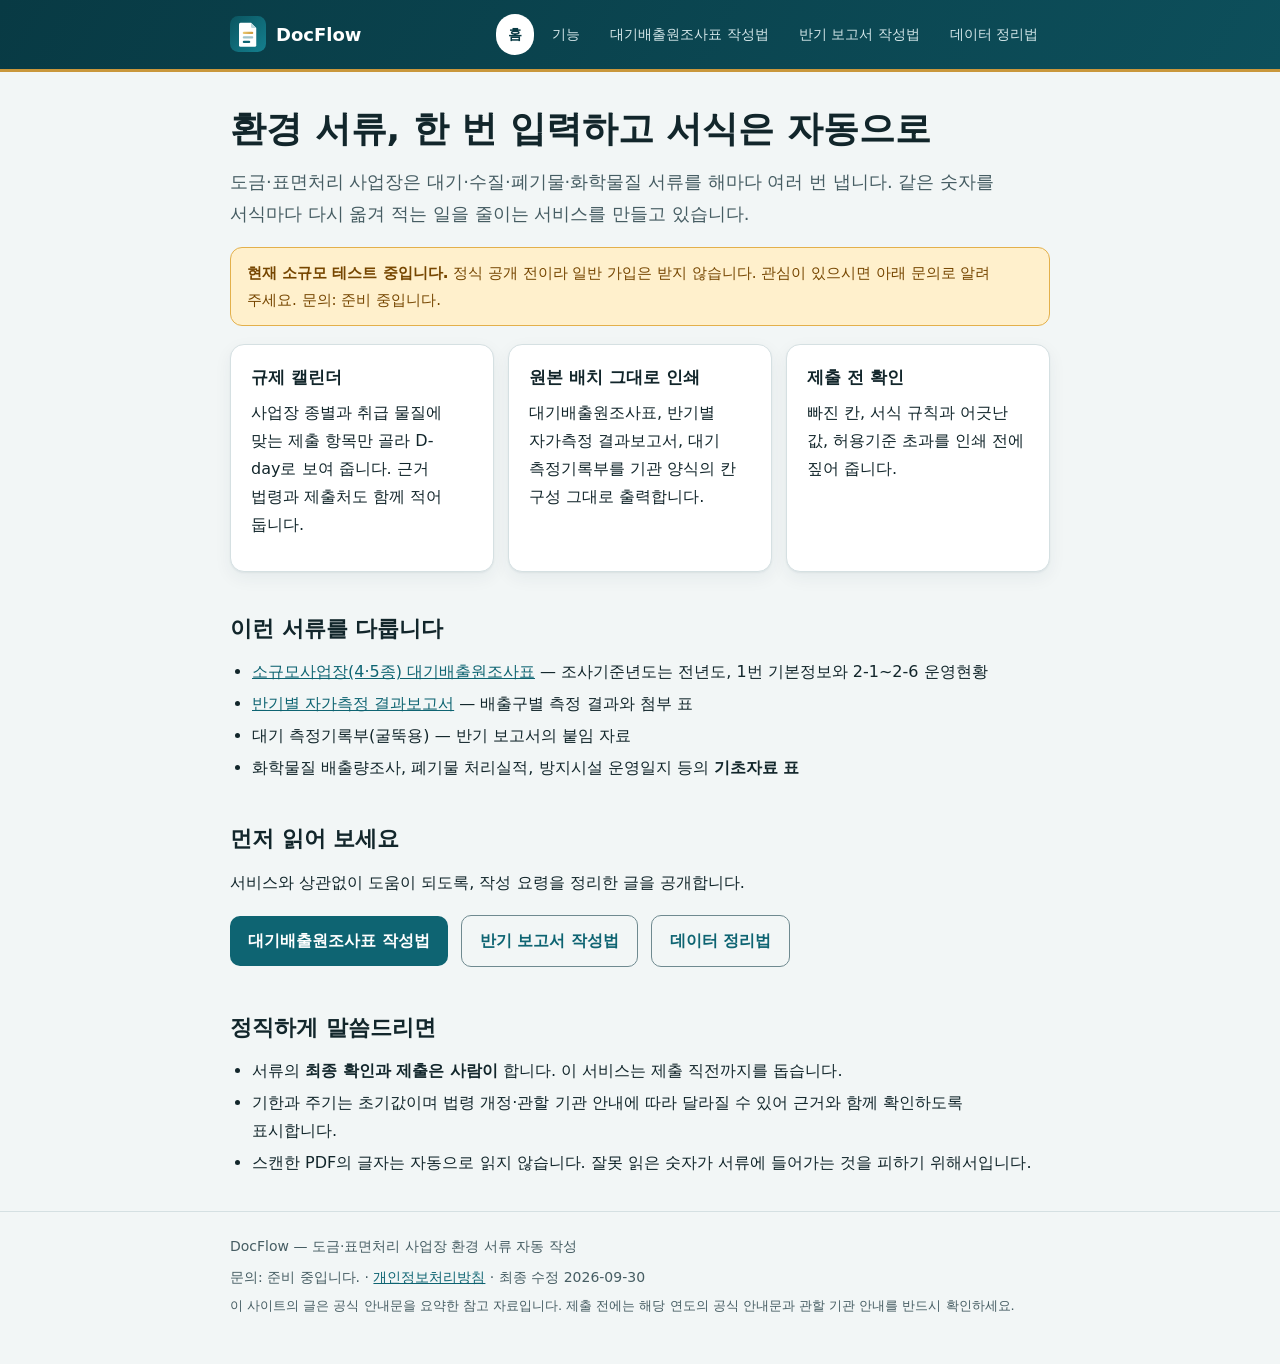
==== index.html @ a2dd0dcd "DocFlow 소개 사이트 첫 배포" ====
<!DOCTYPE html>
<html lang="ko">
<head>
<meta charset="utf-8">
<meta name="viewport" content="width=device-width, initial-scale=1">
<meta name="theme-color" content="#083a44">
<title>DocFlow — 도금·표면처리 사업장 환경 서류 자동 작성</title>
<meta name="description" content="대기배출원조사표, 반기별 자가측정 결과보고서, 측정기록부 같은 환경 서류를 한 번 입력한 데이터로 원본 서식 그대로 작성하고 제출 전에 빠진 곳을 알려 주는 웹 서비스입니다.">
<link rel="canonical" href="https://wintercat8.github.io/">
<link rel="icon" type="image/svg+xml" href="favicon.svg">
<meta property="og:type" content="website">
<meta property="og:locale" content="ko_KR">
<meta property="og:site_name" content="DocFlow">
<meta property="og:title" content="DocFlow — 도금·표면처리 사업장 환경 서류 자동 작성">
<meta property="og:description" content="대기배출원조사표, 반기별 자가측정 결과보고서, 측정기록부 같은 환경 서류를 한 번 입력한 데이터로 원본 서식 그대로 작성하고 제출 전에 빠진 곳을 알려 주는 웹 서비스입니다.">
<meta property="og:url" content="https://wintercat8.github.io/">
<meta property="og:image" content="https://wintercat8.github.io/og-image.png">
<meta property="og:image:width" content="1200">
<meta property="og:image:height" content="630">
<meta property="og:image:alt" content="DocFlow — 도금·표면처리 사업장 환경 서류 자동 작성">
<meta name="twitter:card" content="summary_large_image">
<meta name="twitter:image" content="https://wintercat8.github.io/og-image.png">

<link rel="preload" as="font" type="font/woff2" href="fonts/Pretendard-Regular.subset.woff2" crossorigin>
<link rel="stylesheet" href="style.css">
<script type="application/ld+json">{"@context": "https://schema.org", "@type": "WebSite", "name": "DocFlow", "url": "https://wintercat8.github.io/", "inLanguage": "ko"}</script>
</head>
<body>
<a class="skip-link" href="#main">본문으로 건너뛰기</a>
<header class="top">
  <div class="wrap bar">
    <a class="brand" href="index.html">
      <svg class="logo" viewBox="0 0 48 48" role="img" aria-label="DocFlow 로고">
        <defs>
          <linearGradient id="dfg" x1="0" y1="0" x2="1" y2="1"><stop offset="0" stop-color="#0b5560"/><stop offset="1" stop-color="#14808f"/></linearGradient>
          <linearGradient id="dfb" x1="0" y1="0" x2="1" y2="0"><stop offset="0" stop-color="#ecc972"/><stop offset="1" stop-color="#c9973b"/></linearGradient>
        </defs>
        <rect width="48" height="48" rx="11" fill="url(#dfg)"/>
        <path d="M14 9h14l7 7v23a2 2 0 0 1-2 2H14a2 2 0 0 1-2-2V11a2 2 0 0 1 2-2z" fill="#fff"/>
        <path d="M28 9v5a2 2 0 0 0 2 2h5z" fill="#bcd9de"/>
        <rect x="17" y="21" width="14" height="3" rx="1.5" fill="url(#dfb)"/>
        <rect x="17" y="27" width="14" height="3" rx="1.5" fill="#9fc3ca"/>
        <rect x="17" y="33" width="10" height="3" rx="1.5" fill="#0e6472"/>
      </svg>
      <span>DocFlow</span>
    </a>
    <nav aria-label="주 메뉴">
      <a href="index.html" aria-current="page">홈</a>
      <a href="features.html">기능</a>
      <a href="guide-air-survey.html">대기배출원조사표 작성법</a>
      <a href="guide-half-year-report.html">반기 보고서 작성법</a>
      <a href="guide-record-keeping.html">데이터 정리법</a>
    </nav>
  </div>
</header>
<main id="main" tabindex="-1">
<section class="wrap">
  <h1>환경 서류, 한 번 입력하고 서식은 자동으로</h1>
  <p class="lead">도금·표면처리 사업장은 대기·수질·폐기물·화학물질 서류를 해마다 여러 번 냅니다. 같은 숫자를 서식마다 다시 옮겨 적는 일을 줄이는 서비스를 만들고 있습니다.</p>

  <div class="notice"><strong>현재 소규모 테스트 중입니다.</strong> 정식 공개 전이라 일반 가입은 받지 않습니다. 관심이 있으시면 아래 문의로 알려 주세요. 문의: 준비 중입니다.</div>

  <div class="grid">
    <div class="card">
      <h3>규제 캘린더</h3>
      <p>사업장 종별과 취급 물질에 맞는 제출 항목만 골라 D-day로 보여 줍니다. 근거 법령과 제출처도 함께 적어 둡니다.</p>
    </div>
    <div class="card">
      <h3>원본 배치 그대로 인쇄</h3>
      <p>대기배출원조사표, 반기별 자가측정 결과보고서, 대기 측정기록부를 기관 양식의 칸 구성 그대로 출력합니다.</p>
    </div>
    <div class="card">
      <h3>제출 전 확인</h3>
      <p>빠진 칸, 서식 규칙과 어긋난 값, 허용기준 초과를 인쇄 전에 짚어 줍니다.</p>
    </div>
  </div>

  <h2>이런 서류를 다룹니다</h2>
  <ul>
    <li><a href="guide-air-survey.html">소규모사업장(4·5종) 대기배출원조사표</a> — 조사기준년도는 전년도, 1번 기본정보와 2-1~2-6 운영현황</li>
    <li><a href="guide-half-year-report.html">반기별 자가측정 결과보고서</a> — 배출구별 측정 결과와 첨부 표</li>
    <li>대기 측정기록부(굴뚝용) — 반기 보고서의 붙임 자료</li>
    <li>화학물질 배출량조사, 폐기물 처리실적, 방지시설 운영일지 등의 <strong>기초자료 표</strong></li>
  </ul>

  <h2>먼저 읽어 보세요</h2>
  <p>서비스와 상관없이 도움이 되도록, 작성 요령을 정리한 글을 공개합니다.</p>
  <p>
    <a class="btn" href="guide-air-survey.html">대기배출원조사표 작성법</a>
    <a class="btn ghost" href="guide-half-year-report.html">반기 보고서 작성법</a>
    <a class="btn ghost" href="guide-record-keeping.html">데이터 정리법</a>
  </p>

  <h2>정직하게 말씀드리면</h2>
  <ul>
    <li>서류의 <strong>최종 확인과 제출은 사람이</strong> 합니다. 이 서비스는 제출 직전까지를 돕습니다.</li>
    <li>기한과 주기는 초기값이며 법령 개정·관할 기관 안내에 따라 달라질 수 있어 근거와 함께 확인하도록 표시합니다.</li>
    <li>스캔한 PDF의 글자는 자동으로 읽지 않습니다. 잘못 읽은 숫자가 서류에 들어가는 것을 피하기 위해서입니다.</li>
  </ul>
</section>
</main>
<footer>
  <div class="wrap">
    <p>DocFlow — 도금·표면처리 사업장 환경 서류 자동 작성</p>
    <p>문의: 준비 중입니다. · <a href="privacy.html">개인정보처리방침</a> · 최종 수정 2026-09-30</p>
    <p class="fine">이 사이트의 글은 공식 안내문을 요약한 참고 자료입니다. 제출 전에는 해당 연도의 공식 안내문과 관할 기관 안내를 반드시 확인하세요.</p>
  </div>
</footer>
</body>
</html>
---- style.css ----
/* 소개 페이지 스타일. 브랜드 토큰은 앱(app/static/style.css)과 같은 값을 쓴다.
 * 값을 바꿀 때는 두 파일을 함께 고친다 — tests/test_design.py가 둘이 같은지, 그리고
 * 대비(WCAG AA)가 지켜지는지 검사한다. 색은 토큰으로만 쓴다(#hex 직접 사용 금지). */
/* Pretendard (SIL OFL 1.1) 자체 호스팅. 외부 CDN을 부르지 않아 방문자 정보가 밖으로 나가지 않는다.
 * 글자 모양이 표준 한글 2,350자 범위를 벗어나면 아래 font-family 목록의 다음 글꼴로 자동 대체된다. */
@font-face {
  font-family: "Pretendard"; font-style: normal; font-weight: 400; font-display: swap;
  src: url("fonts/Pretendard-Regular.subset.woff2") format("woff2");
}
@font-face {
  font-family: "Pretendard"; font-style: normal; font-weight: 600; font-display: swap;
  src: url("fonts/Pretendard-SemiBold.subset.woff2") format("woff2");
}
@font-face {
  font-family: "Pretendard"; font-style: normal; font-weight: 700; font-display: swap;
  src: url("fonts/Pretendard-Bold.subset.woff2") format("woff2");
}

:root {
  color-scheme: light dark;
  --brand: #0e6472;          --brand-strong: #0a525e;   --brand-tint: #dcf0f3;
  --brand-deep: #083a44;     --brand-deep-2: #0d4f5b;
  --brass: #c9973b;          --brass-text: #7a5310;     --on-brand: #ffffff;
  --bg: #f2f6f6;            --card: #ffffff;           --text: #12262b;
  --muted: #465d63;          --line: #d5e0e2;           --input-border: #6f8a90;   --gray-bg: #e9eff0;
  --ok: #1b6b31;            --ok-bg: #e2f3e6;
  --warn: #764600;          --warn-bg: #fff0cc;        --warn-line: #e3b04b;
  --danger: #a01e1e;        --danger-bg: #fde6e6;
  --focus: #0b6b7b;          --focus-on-dark: #ffd36b;
  --header-strong: #ffffff;  --header-text: #d3e6e9;    --header-sub: #a9c7cc;
  --header-hover: rgba(255, 255, 255, .12);
  --radius: 14px;            --radius-sm: 10px;
  --shadow: 0 1px 2px rgba(8, 58, 68, .06), 0 6px 18px rgba(8, 58, 68, .06);
  --s-1: 4px; --s-2: 8px; --s-3: 12px; --s-4: 16px; --s-5: 24px; --s-6: 32px;
  --fs-xs: 13px; --fs-sm: 14px; --fs-md: 15px; --fs-lg: 18px; --fs-xl: 20px;
}
@media (prefers-color-scheme: dark) {
  :root {
    --brand: #46c2d0;        --brand-strong: #6fd3de;   --brand-tint: #15343a;
    --brass-text: #e3b862;   --on-brand: #04262b;
    --bg: #0b1618;          --card: #122225;           --text: #e6f0f2;
    --muted: #a3bbc0;        --line: #243b40;           --input-border: #6d8a90;   --gray-bg: #1a2e32;
    --ok: #7fd58f;          --ok-bg: #14301c;
    --warn: #f2c56b;        --warn-bg: #33270a;        --warn-line: #6b5320;
    --danger: #ff9c9c;      --danger-bg: #3a1616;
    --focus: #7fd8e3;
    --shadow: none;
  }
}
* { box-sizing: border-box; }
body {
  /* 한글은 단어 단위로 줄을 바꾼다 (기본값은 글자 단위라 "자동/으로"처럼 끊긴다) */
  word-break: keep-all; overflow-wrap: break-word;
  margin: 0; background: var(--bg); color: var(--text); line-height: 1.75; font-size: 16px;
  font-family: "Pretendard", "Malgun Gothic", "Apple SD Gothic Neo", system-ui, sans-serif;
}
a { color: var(--brand); }
:focus-visible { outline: 3px solid var(--focus); outline-offset: 2px; }
.top :focus-visible { outline-color: var(--focus-on-dark); }
.skip-link {
  position: absolute; left: var(--s-3); top: -60px; z-index: 10; background: var(--card); color: var(--text);
  padding: var(--s-2) var(--s-4); border-radius: var(--radius-sm); border: 2px solid var(--focus); font-weight: 600;
}
.skip-link:focus { top: var(--s-3); }
.wrap { max-width: 860px; margin: 0 auto; padding: 0 20px; }
.top {
  background: linear-gradient(120deg, var(--brand-deep), var(--brand-deep-2));
  border-bottom: 3px solid var(--brass); color: var(--header-strong);
}
.bar { display: flex; flex-wrap: wrap; gap: 10px 22px; align-items: center; justify-content: space-between; padding-top: 14px; padding-bottom: 14px; }
.brand { display: flex; align-items: center; gap: 10px; color: var(--header-strong); text-decoration: none; font-weight: 700; font-size: 18px; }
.logo { width: 36px; height: 36px; flex: none; display: block; }
nav { display: flex; flex-wrap: wrap; gap: 4px 6px; }
nav a { color: var(--header-text); text-decoration: none; padding: 8px 12px; border-radius: 999px; font-size: 14px; min-height: 40px; display: inline-flex; align-items: center; }
nav a:hover { background: var(--header-hover); color: var(--header-strong); }
nav a[aria-current="page"] { background: var(--header-strong); color: var(--brand-deep); font-weight: 700; }
main { padding: 34px 0 20px; }
h1 { font-size: clamp(26px, 5vw, 36px); line-height: 1.3; margin: 0 0 14px; }
h2 { font-size: 22px; margin: 38px 0 10px; }
h3 { font-size: 17px; margin: 24px 0 6px; }
p { margin: 0 0 14px; }
.lead { font-size: 18px; color: var(--muted); }
.card { background: var(--card); border: 1px solid var(--line); border-radius: var(--radius); padding: 18px 20px; margin: 16px 0; box-shadow: var(--shadow); }
.grid { display: grid; gap: 14px; grid-template-columns: repeat(auto-fit, minmax(230px, 1fr)); margin: 18px 0; }
.grid .card { margin: 0; }
.card > h3:first-child { margin-top: 0; }
.notice { background: var(--warn-bg); border: 1px solid var(--warn-line); color: var(--warn); border-radius: 12px; padding: 12px 16px; margin: 18px 0; font-size: 15px; }
.notice a { color: inherit; font-weight: 700; }
.btn { display: inline-block; background: var(--brand); color: var(--on-brand); text-decoration: none; padding: 11px 18px; border-radius: var(--radius-sm); font-weight: 600; margin: 4px 8px 4px 0; }
.btn:hover { background: var(--brand-strong); }
.btn.ghost { background: transparent; color: var(--brand); border: 1px solid var(--input-border); }
.btn.ghost:hover { background: var(--brand-tint); }
ul, ol { padding-left: 22px; margin: 0 0 14px; }
li { margin-bottom: 4px; }
table { width: 100%; border-collapse: collapse; margin: 12px 0 18px; font-size: 15px; }
th, td { border: 1px solid var(--line); padding: 8px 10px; text-align: left; vertical-align: top; }
th { background: var(--brand-tint); }
code { background: var(--brand-tint); padding: 1px 6px; border-radius: 6px; font-size: .92em; }
.check li { list-style: none; margin-left: -22px; }
.check li::before { content: "☐ "; }
footer { border-top: 1px solid var(--line); padding: 22px 0 40px; color: var(--muted); font-size: 14px; }
footer p { margin: 0 0 6px; }
.fine { font-size: 13px; }
@media (pointer: coarse) { nav a, .btn { min-height: 44px; } }
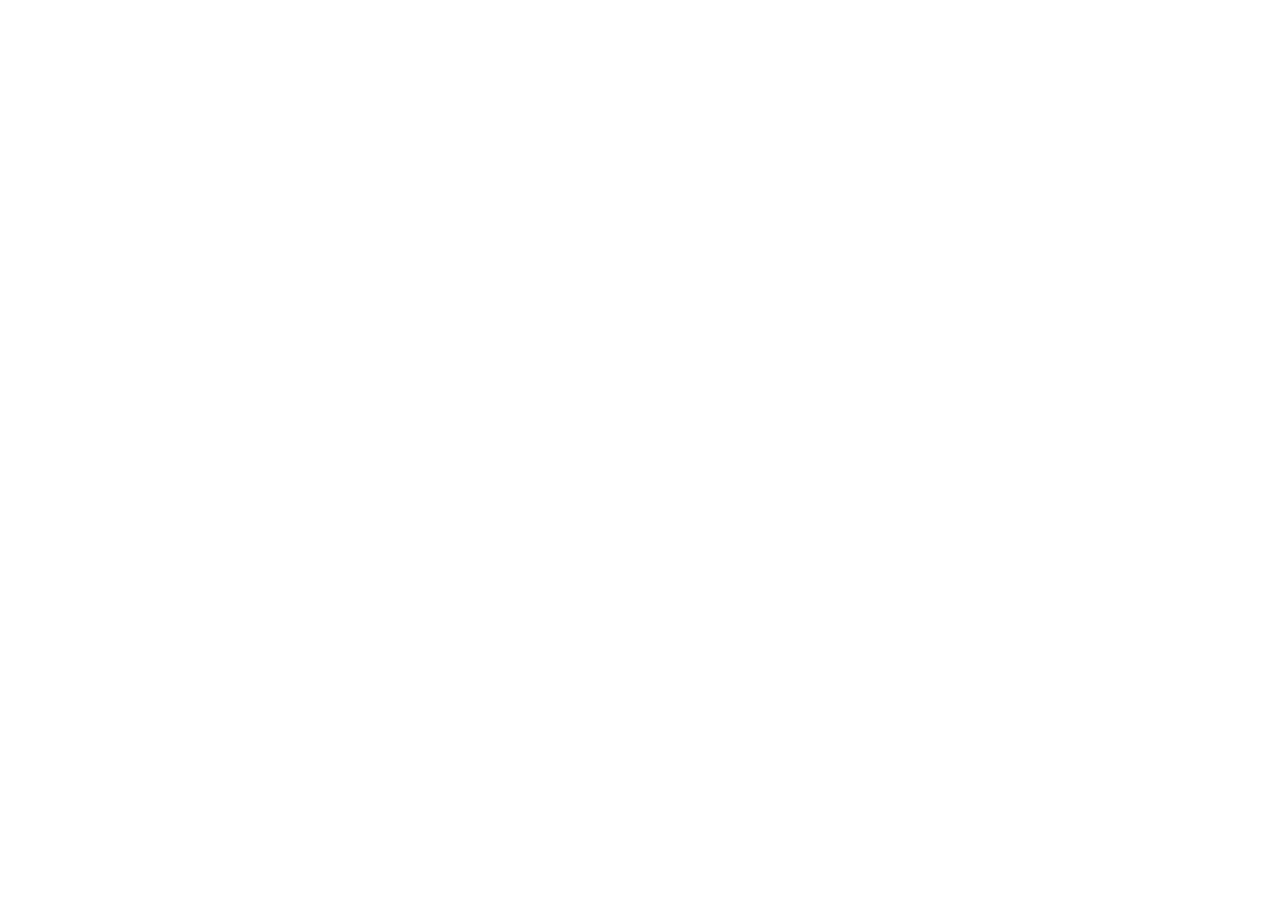
==== commit a74a891d: "소개 페이지 주소 이전: 각 페이지를 docflow.wintercat8.chatgpt.site로 안내" ====
--- a/index.html
+++ b/index.html
@@ -1,110 +1,16 @@
-<!DOCTYPE html>
+<!doctype html>
 <html lang="ko">
 <head>
 <meta charset="utf-8">
 <meta name="viewport" content="width=device-width, initial-scale=1">
-<meta name="theme-color" content="#083a44">
-<title>DocFlow — 도금·표면처리 사업장 환경 서류 자동 작성</title>
-<meta name="description" content="대기배출원조사표, 반기별 자가측정 결과보고서, 측정기록부 같은 환경 서류를 한 번 입력한 데이터로 원본 서식 그대로 작성하고 제출 전에 빠진 곳을 알려 주는 웹 서비스입니다.">
-<link rel="canonical" href="https://wintercat8.github.io/">
-<link rel="icon" type="image/svg+xml" href="favicon.svg">
-<meta property="og:type" content="website">
-<meta property="og:locale" content="ko_KR">
-<meta property="og:site_name" content="DocFlow">
-<meta property="og:title" content="DocFlow — 도금·표면처리 사업장 환경 서류 자동 작성">
-<meta property="og:description" content="대기배출원조사표, 반기별 자가측정 결과보고서, 측정기록부 같은 환경 서류를 한 번 입력한 데이터로 원본 서식 그대로 작성하고 제출 전에 빠진 곳을 알려 주는 웹 서비스입니다.">
-<meta property="og:url" content="https://wintercat8.github.io/">
-<meta property="og:image" content="https://wintercat8.github.io/og-image.png">
-<meta property="og:image:width" content="1200">
-<meta property="og:image:height" content="630">
-<meta property="og:image:alt" content="DocFlow — 도금·표면처리 사업장 환경 서류 자동 작성">
-<meta name="twitter:card" content="summary_large_image">
-<meta name="twitter:image" content="https://wintercat8.github.io/og-image.png">
-
-<link rel="preload" as="font" type="font/woff2" href="fonts/Pretendard-Regular.subset.woff2" crossorigin>
-<link rel="stylesheet" href="style.css">
-<script type="application/ld+json">{"@context": "https://schema.org", "@type": "WebSite", "name": "DocFlow", "url": "https://wintercat8.github.io/", "inLanguage": "ko"}</script>
+<title>DocFlow — 새 주소로 이동</title>
+<link rel="canonical" href="https://docflow.wintercat8.chatgpt.site/">
+<meta http-equiv="refresh" content="0; url=https://docflow.wintercat8.chatgpt.site/">
+<meta name="google-site-verification" content="ZqjcL8Fx2BpvXbPiy1e9T9upYWzqq-7T8VMZZfxikmc">
+<script>location.replace("https://docflow.wintercat8.chatgpt.site/" + location.hash);</script>
 </head>
 <body>
-<a class="skip-link" href="#main">본문으로 건너뛰기</a>
-<header class="top">
-  <div class="wrap bar">
-    <a class="brand" href="index.html">
-      <svg class="logo" viewBox="0 0 48 48" role="img" aria-label="DocFlow 로고">
-        <defs>
-          <linearGradient id="dfg" x1="0" y1="0" x2="1" y2="1"><stop offset="0" stop-color="#0b5560"/><stop offset="1" stop-color="#14808f"/></linearGradient>
-          <linearGradient id="dfb" x1="0" y1="0" x2="1" y2="0"><stop offset="0" stop-color="#ecc972"/><stop offset="1" stop-color="#c9973b"/></linearGradient>
-        </defs>
-        <rect width="48" height="48" rx="11" fill="url(#dfg)"/>
-        <path d="M14 9h14l7 7v23a2 2 0 0 1-2 2H14a2 2 0 0 1-2-2V11a2 2 0 0 1 2-2z" fill="#fff"/>
-        <path d="M28 9v5a2 2 0 0 0 2 2h5z" fill="#bcd9de"/>
-        <rect x="17" y="21" width="14" height="3" rx="1.5" fill="url(#dfb)"/>
-        <rect x="17" y="27" width="14" height="3" rx="1.5" fill="#9fc3ca"/>
-        <rect x="17" y="33" width="10" height="3" rx="1.5" fill="#0e6472"/>
-      </svg>
-      <span>DocFlow</span>
-    </a>
-    <nav aria-label="주 메뉴">
-      <a href="index.html" aria-current="page">홈</a>
-      <a href="features.html">기능</a>
-      <a href="guide-air-survey.html">대기배출원조사표 작성법</a>
-      <a href="guide-half-year-report.html">반기 보고서 작성법</a>
-      <a href="guide-record-keeping.html">데이터 정리법</a>
-    </nav>
-  </div>
-</header>
-<main id="main" tabindex="-1">
-<section class="wrap">
-  <h1>환경 서류, 한 번 입력하고 서식은 자동으로</h1>
-  <p class="lead">도금·표면처리 사업장은 대기·수질·폐기물·화학물질 서류를 해마다 여러 번 냅니다. 같은 숫자를 서식마다 다시 옮겨 적는 일을 줄이는 서비스를 만들고 있습니다.</p>
-
-  <div class="notice"><strong>현재 소규모 테스트 중입니다.</strong> 정식 공개 전이라 일반 가입은 받지 않습니다. 관심이 있으시면 아래 문의로 알려 주세요. 문의: 준비 중입니다.</div>
-
-  <div class="grid">
-    <div class="card">
-      <h3>규제 캘린더</h3>
-      <p>사업장 종별과 취급 물질에 맞는 제출 항목만 골라 D-day로 보여 줍니다. 근거 법령과 제출처도 함께 적어 둡니다.</p>
-    </div>
-    <div class="card">
-      <h3>원본 배치 그대로 인쇄</h3>
-      <p>대기배출원조사표, 반기별 자가측정 결과보고서, 대기 측정기록부를 기관 양식의 칸 구성 그대로 출력합니다.</p>
-    </div>
-    <div class="card">
-      <h3>제출 전 확인</h3>
-      <p>빠진 칸, 서식 규칙과 어긋난 값, 허용기준 초과를 인쇄 전에 짚어 줍니다.</p>
-    </div>
-  </div>
-
-  <h2>이런 서류를 다룹니다</h2>
-  <ul>
-    <li><a href="guide-air-survey.html">소규모사업장(4·5종) 대기배출원조사표</a> — 조사기준년도는 전년도, 1번 기본정보와 2-1~2-6 운영현황</li>
-    <li><a href="guide-half-year-report.html">반기별 자가측정 결과보고서</a> — 배출구별 측정 결과와 첨부 표</li>
-    <li>대기 측정기록부(굴뚝용) — 반기 보고서의 붙임 자료</li>
-    <li>화학물질 배출량조사, 폐기물 처리실적, 방지시설 운영일지 등의 <strong>기초자료 표</strong></li>
-  </ul>
-
-  <h2>먼저 읽어 보세요</h2>
-  <p>서비스와 상관없이 도움이 되도록, 작성 요령을 정리한 글을 공개합니다.</p>
-  <p>
-    <a class="btn" href="guide-air-survey.html">대기배출원조사표 작성법</a>
-    <a class="btn ghost" href="guide-half-year-report.html">반기 보고서 작성법</a>
-    <a class="btn ghost" href="guide-record-keeping.html">데이터 정리법</a>
-  </p>
-
-  <h2>정직하게 말씀드리면</h2>
-  <ul>
-    <li>서류의 <strong>최종 확인과 제출은 사람이</strong> 합니다. 이 서비스는 제출 직전까지를 돕습니다.</li>
-    <li>기한과 주기는 초기값이며 법령 개정·관할 기관 안내에 따라 달라질 수 있어 근거와 함께 확인하도록 표시합니다.</li>
-    <li>스캔한 PDF의 글자는 자동으로 읽지 않습니다. 잘못 읽은 숫자가 서류에 들어가는 것을 피하기 위해서입니다.</li>
-  </ul>
-</section>
-</main>
-<footer>
-  <div class="wrap">
-    <p>DocFlow — 도금·표면처리 사업장 환경 서류 자동 작성</p>
-    <p>문의: 준비 중입니다. · <a href="privacy.html">개인정보처리방침</a> · 최종 수정 2026-09-30</p>
-    <p class="fine">이 사이트의 글은 공식 안내문을 요약한 참고 자료입니다. 제출 전에는 해당 연도의 공식 안내문과 관할 기관 안내를 반드시 확인하세요.</p>
-  </div>
-</footer>
+<p>DocFlow 소개 페이지가 새 주소로 옮겨졌습니다. 자동으로 이동하지 않으면 눌러 주세요:
+<a href="https://docflow.wintercat8.chatgpt.site/">https://docflow.wintercat8.chatgpt.site/</a></p>
 </body>
 </html>
